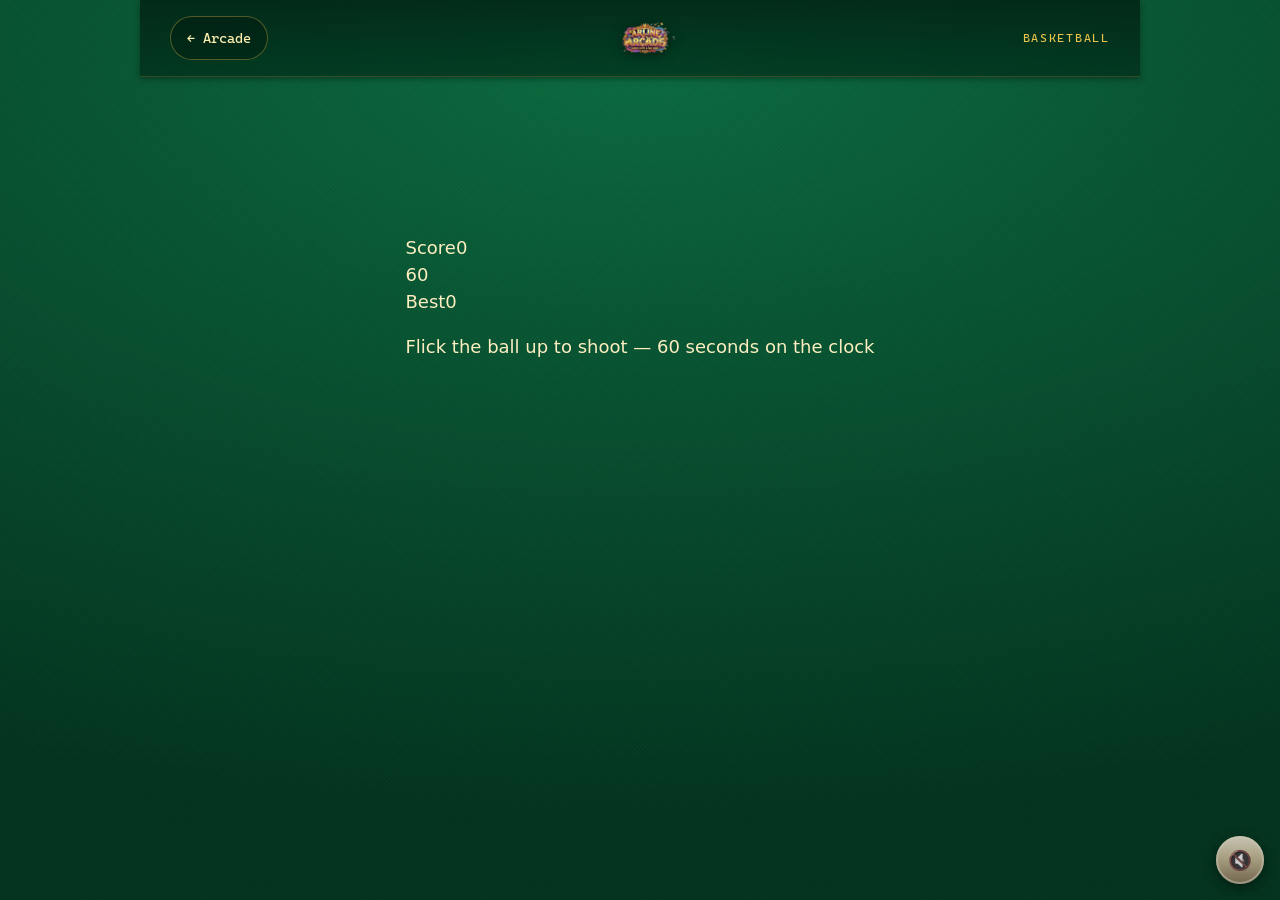
==== games/basketball/index.html @ 6747ef1a "WIP snapshot: basketball engine + sim in progress Co-Authored-By: Claude Fable 5 <noreply@anthropic." ====
<!DOCTYPE html>
<html lang="en">
<head>
<meta charset="utf-8">
<meta name="viewport" content="width=device-width, initial-scale=1, viewport-fit=cover">
<meta name="color-scheme" content="light">
<title>Basketball — Arline Arcade</title>
<meta name="description" content="Arcade hoops on the felt — flick the ball, beat the buzzer, catch fire. Ad-free.">
<meta name="theme-color" content="#0b6b40">
<link rel="icon" href="../../assets/favicon.svg" type="image/svg+xml">
<link rel="stylesheet" href="../../styles/app.css">
<link rel="stylesheet" href="basketball.css">
</head>
<body>
<nav class="topbar">
  <a class="back" href="../../">&#8592; Arcade</a>
  <img class="topbar-logo" src="../../assets/arlinearcade-logo.png" alt="Arline Arcade">
  <span class="crumb">Basketball</span>
</nav>

<main id="courtWrap" class="court-wrap">
  <canvas id="court" tabindex="0"
          aria-label="Basketball court. Flick up from the ball to shoot. Space bar also shoots."></canvas>

  <div class="hud">
    <div class="stat"><span class="lbl">Score</span><span id="score" class="val">0</span></div>
    <div id="timer" class="timer" aria-label="Seconds left">60</div>
    <div class="stat"><span class="lbl">Best</span><span id="best" class="val">0</span></div>
  </div>
  <p id="status" class="status" role="status" aria-live="polite">Flick the ball up to shoot &mdash; 60 seconds on the clock</p>

  <div id="endPanel" class="end-panel" role="dialog" aria-modal="true" aria-labelledby="endTitle" hidden>
    <div class="end-card">
      <h2 id="endTitle">Buzzer!</h2>
      <p class="final"><span id="finalScore">0</span><span class="pts-word">points</span></p>
      <p id="bestLine" class="best-line">Best: 0</p>
      <button id="again" class="pill" type="button">Play again</button>
    </div>
  </div>
</main>

<button id="musicToggle" class="music-toggle" type="button" aria-label="Toggle music">&#9834;</button>

<script type="module" src="../../assets/js/music.js"></script>
<script type="module" src="basketball.js"></script>
<script type="module" src="../../assets/js/sw-register.js"></script>
</body>
</html>
---- styles/app.css ----
/* ============================================================================
   Arline Arcade — casino theme
   Garish green felt + gaudy gold to match the logo. Vanilla CSS, no build.
   Local fonts; url()s resolve relative to THIS file so every page works.
   ========================================================================== */

@font-face{
  font-family:"Selawik";
  src:url("../assets/fonts/selawk.ttf") format("truetype");
  font-weight:300 700; font-display:swap;
}
@font-face{
  font-family:"Cascadia Code NF";
  src:url("../assets/fonts/CascadiaCodeNF.ttf") format("truetype");
  font-weight:200 700; font-display:swap;
}

:root{
  /* The deck is a fixed felt-green/gold theme — never let phone "dark mode" /
     force-dark invert it (that's what turned the white SVG number cards black
     with light glyphs while the PNG courts stayed normal). "only light" opts the
     whole app out of any UA dark adjustment. */
  color-scheme: only light;

  --felt:#0c6b40;          /* table green        */
  --felt-2:#085030;
  --felt-edge:#04341f;
  --gold:#e9c34a;          /* gaudy gold         */
  --gold-2:#a9791a;
  --gold-hi:#fff0b0;
  --red:#d11f33;
  --cream:#fff7e2;
  --paper:#fdeec0;         /* text on felt       */
  --muted:#cdb888;
  --ink:#0c2417;
  --line:rgba(233,195,74,.34);

  --display:"Selawik","Segoe UI",system-ui,sans-serif;
  --mono:"Cascadia Code NF",ui-monospace,"Cascadia Code",Menlo,Consolas,monospace;
  --body:"Segoe UI",system-ui,-apple-system,"Helvetica Neue",Arial,sans-serif;

  --maxw:1000px; --radius:18px;
  --gold-grad:linear-gradient(180deg, var(--gold-hi), var(--gold) 45%, var(--gold-2));

  /* motion + elevation tokens (Material 3 / Fluent-style, tuned to the felt) */
  --ease-standard:cubic-bezier(.2,0,0,1);      /* everyday transitions        */
  --ease-decelerate:cubic-bezier(.05,.7,.1,1); /* things arriving on screen   */
  --ease-accelerate:cubic-bezier(.3,0,.8,.15); /* things leaving              */
  --dur-quick:150ms; --dur-med:250ms; --dur-slow:400ms;
  --elev-1:0 2px 6px rgba(0,0,0,.35);
  --elev-2:0 6px 18px rgba(0,0,0,.42);
  --elev-3:0 14px 34px rgba(0,0,0,.5);
}

/* cross-page fade + a persistent, morphing logo (View Transitions; older
   browsers simply navigate instantly — no harm) */
@view-transition{ navigation:auto }

*{box-sizing:border-box}
html{-webkit-text-size-adjust:100%; overscroll-behavior:none}
body{
  margin:0; min-height:100dvh; color:var(--paper); overscroll-behavior:none;
  font-family:var(--body); line-height:1.5; font-size:clamp(16px,1rem + .25vw,18px);
  background:
    radial-gradient(120% 85% at 50% 6%, var(--felt) 0%, var(--felt-2) 46%, var(--felt-edge) 100%) fixed;
  position:relative;
  display:flex; flex-direction:column; align-items:center;
}
/* faint felt weave */
body::after{
  content:""; position:fixed; inset:0; z-index:-1; pointer-events:none; opacity:.5;
  background-image:
    repeating-linear-gradient(45deg, rgba(255,255,255,.025) 0 1px, transparent 1px 3px),
    repeating-linear-gradient(-45deg, rgba(0,0,0,.05) 0 1px, transparent 1px 3px);
}
a{color:inherit}

/* one visible, consistent keyboard-focus ring everywhere (Fluent-style) */
:focus{outline:none}
:focus-visible{outline:2px solid var(--gold); outline-offset:2px; border-radius:6px}

/* ---- layout --------------------------------------------------------------- */
.wrap{width:100%; max-width:var(--maxw); padding:clamp(18px,4vw,44px) clamp(16px,4vw,30px); margin:0 auto}

/* ---- header / logo -------------------------------------------------------- */
.site-header{display:flex; flex-direction:column; align-items:center; text-align:center; gap:.7rem; margin-bottom:clamp(24px,5vw,46px)}
.logo-img{
  width:min(90vw,560px); height:auto; display:block;
  filter:drop-shadow(0 6px 18px rgba(0,0,0,.55)) drop-shadow(0 0 26px rgba(233,195,74,.30));
  view-transition-name:arcade-logo;   /* stays put / morphs across pages */
}
.tagline{
  font-family:var(--mono); font-size:.8rem; letter-spacing:.16em; text-transform:uppercase;
  color:var(--gold-hi); padding:.4rem 1rem; border:1px solid var(--line); border-radius:999px;
  background:rgba(0,0,0,.18);
}
/* legacy header bits kept harmless if present */
.monogram,.wordmark,.rule{display:none}

/* ---- game grid ------------------------------------------------------------ */
.grid{display:grid; grid-template-columns:repeat(auto-fit,minmax(248px,1fr)); gap:clamp(14px,2.4vw,22px)}
.tile{
  position:relative; display:flex; flex-direction:column; gap:.35rem;
  padding:clamp(20px,3vw,28px); min-height:188px; text-decoration:none; color:var(--cream);
  background:
    linear-gradient(180deg, rgba(10,70,42,.92), rgba(6,52,31,.96));
  border:3px solid transparent;
  border-radius:var(--radius);
  /* gaudy gold frame via layered shadows */
  box-shadow:
    0 0 0 3px var(--gold-2),
    0 0 0 4px rgba(0,0,0,.35),
    inset 0 0 0 2px rgba(255,240,176,.25),
    inset 0 18px 40px rgba(0,0,0,.35),
    0 14px 30px rgba(0,0,0,.4);
  transition:transform var(--dur-quick) var(--ease-standard), box-shadow var(--dur-quick) var(--ease-standard);
  overflow:hidden;
}
/* staggered entrance on load (each tile sets --i inline) */
@media (prefers-reduced-motion:no-preference){
  .tile{ animation:tileIn var(--dur-slow) var(--ease-decelerate) backwards; animation-delay:calc(var(--i,0)*45ms) }
}
@keyframes tileIn{ from{ opacity:0; transform:translateY(14px) } to{ opacity:1; transform:none } }
.tile::before{ /* sheen */
  content:""; position:absolute; inset:0; pointer-events:none;
  background:radial-gradient(120% 60% at 50% -20%, rgba(255,255,255,.12), transparent 60%);
}
.tile:hover,.tile:focus-visible{
  transform:translateY(-4px); outline:none;
  box-shadow:
    0 0 0 3px var(--gold),
    0 0 0 5px rgba(0,0,0,.35),
    inset 0 0 0 2px rgba(255,240,176,.4),
    inset 0 18px 40px rgba(0,0,0,.3),
    0 18px 44px rgba(0,0,0,.5),
    0 0 34px rgba(233,195,74,.45);
}
.tile .idx{font-family:var(--mono); font-size:.78rem; color:var(--gold); letter-spacing:.12em}
.tile .suit{position:absolute; right:16px; top:14px; font-size:1.7rem; color:var(--gold); opacity:.8; text-shadow:0 1px 4px rgba(0,0,0,.5)}
.tile h2{
  font-family:var(--display); font-weight:700; font-size:1.6rem; margin:.1rem 0 0;
  background:var(--gold-grad); -webkit-background-clip:text; background-clip:text; color:transparent;
  text-shadow:0 1px 0 rgba(0,0,0,.25);
}
.tile p{margin:0; color:var(--paper); font-size:.97rem; opacity:.92}
.tile .go{margin-top:auto; font-family:var(--mono); font-size:.82rem; color:var(--gold-hi); display:inline-flex; align-items:center; gap:.4rem}
.tile .go::after{content:"→"; transition:transform .2s ease}
.tile:hover .go::after{transform:translateX(4px)}
/* pressed state: quick sink, feels tactile on touch (Fluent press) */
.tile:active{ transform:translateY(-1px) scale(.985); transition-duration:60ms }
.tile .badge{
  position:absolute; right:14px; bottom:14px; font-family:var(--mono); font-size:.62rem; letter-spacing:.12em;
  text-transform:uppercase; color:var(--ink); background:var(--gold-grad); padding:.22rem .55rem; border-radius:999px;
  box-shadow:0 1px 3px rgba(0,0,0,.4);
}

/* ---- footer --------------------------------------------------------------- */
.site-footer{margin-top:clamp(30px,6vw,58px); text-align:center; color:var(--muted); font-size:.88rem}
.site-footer .heart{color:var(--red)}
.site-footer a{color:var(--gold); text-decoration:none; border-bottom:1px solid var(--line)}

/* ---- game-page chrome (stubs / wrappers) ---------------------------------- */
/* acrylic app bar: sticky, translucent, blurred (Fluent), hairline gold rule */
.topbar{
  position:sticky; top:0; z-index:120;
  width:100%; max-width:var(--maxw); display:flex; align-items:center; justify-content:space-between;
  gap:1rem; padding:clamp(10px,2.2vw,16px) clamp(16px,4vw,30px); margin:0 auto;
  background:linear-gradient(180deg, rgba(3,36,22,.88), rgba(3,36,22,.62));
  backdrop-filter:blur(14px) saturate(1.15); -webkit-backdrop-filter:blur(14px) saturate(1.15);
  border-bottom:1px solid rgba(233,195,74,.22); box-shadow:var(--elev-1);
}
.back{font-family:var(--mono); font-size:.85rem; color:var(--gold-hi); text-decoration:none; display:inline-flex; align-items:center; gap:.45rem; min-height:44px; padding:.5rem 1rem; border:1px solid var(--line); border-radius:999px; background:rgba(0,0,0,.22); transition:border-color var(--dur-quick) var(--ease-standard), box-shadow var(--dur-quick) var(--ease-standard), transform var(--dur-quick) var(--ease-standard)}
.back:hover{border-color:var(--gold); box-shadow:0 0 18px rgba(233,195,74,.35)}
.back:active{transform:scale(.97)}
.crumb{font-family:var(--mono); font-size:.78rem; letter-spacing:.14em; text-transform:uppercase; color:var(--gold)}
.topbar-logo{ height:34px; width:auto; view-transition-name:arcade-logo; filter:drop-shadow(0 2px 6px rgba(0,0,0,.5)) }

.stub{width:100%; max-width:560px; margin:clamp(40px,12vw,120px) auto; text-align:center; padding:0 24px}
.stub .big{font-size:clamp(3rem,16vw,5.5rem); color:var(--gold); text-shadow:0 2px 10px rgba(0,0,0,.5)}
.stub h1{font-family:var(--display); font-weight:700; font-size:clamp(2rem,8vw,3rem); margin:.5rem 0 .2rem; background:var(--gold-grad); -webkit-background-clip:text; background-clip:text; color:transparent}
.stub p{color:var(--paper); margin:.2rem 0 1.4rem; opacity:.9}
.stub .soon-pill{font-family:var(--mono); font-size:.72rem; letter-spacing:.16em; text-transform:uppercase; color:var(--ink); background:var(--gold-grad); padding:.32rem .85rem; border-radius:999px}

/* ---- cinematic intro ------------------------------------------------------ */
body.intro-lock{ overflow:hidden }
#intro{
  position:fixed; inset:0; z-index:1000; display:grid; place-items:center; overflow:hidden; cursor:pointer;
  background:radial-gradient(120% 90% at 50% 12%, var(--felt) 0%, var(--felt-2) 45%, #021a0f 100%);
}
#intro.gone{ opacity:0; transition:opacity .62s ease; pointer-events:none }
#introgl{ position:absolute; inset:0; width:100%; height:100%; display:block }
#introLogo{
  position:relative; z-index:2; width:min(88vw,640px); max-width:640px; height:auto;
  transform:scale(.2); opacity:0; will-change:transform,opacity;
  filter:drop-shadow(0 14px 40px rgba(0,0,0,.6)) drop-shadow(0 0 34px rgba(233,195,74,.4));
}
#introLogo.pop{ animation:logoPop 1s cubic-bezier(.16,1.4,.3,1) forwards }
@keyframes logoPop{
  0%{ transform:scale(.2) rotate(-7deg); opacity:0 }
  55%{ opacity:1 }
  70%{ transform:scale(1.07) rotate(1.5deg) }
  100%{ transform:scale(1) rotate(0); opacity:1 }
}
#introSkip{
  position:absolute; z-index:3; bottom:6%; left:50%; transform:translateX(-50%);
  font-family:var(--mono); font-size:.8rem; letter-spacing:.06em; color:var(--ink);
  background:var(--gold-grad); border:none; border-radius:999px; padding:.55rem 1.2rem; cursor:pointer; font-weight:700;
  box-shadow:0 4px 14px rgba(0,0,0,.4); animation:skipFade .6s ease 1.2s both;
}
@keyframes skipFade{ from{opacity:0} to{opacity:.95} }

@media (prefers-reduced-motion:reduce){
  *{transition:none!important}
  #introLogo{ transform:none; opacity:1 } #introLogo.pop{ animation:none }
}

/* ---- music toggle --------------------------------------------------------- */
.music-toggle{
  position:fixed; z-index:900; right:16px; bottom:16px; width:48px; height:48px;
  border:none; border-radius:50%; cursor:pointer; font-size:1.2rem; color:var(--ink);
  background:var(--gold-grad); display:grid; place-items:center;
  box-shadow:0 4px 14px rgba(0,0,0,.45), inset 0 0 0 2px rgba(255,240,176,.5);
  transition:transform .15s ease, box-shadow .15s ease, filter .15s ease;
}
.music-toggle:hover{ transform:translateY(-2px); box-shadow:0 8px 20px rgba(0,0,0,.5), 0 0 22px rgba(233,195,74,.55) }
.music-toggle.off{ filter:grayscale(.7) brightness(.82) }

.replay-link{
  margin-top:.7rem; font-family:var(--mono); font-size:.78rem; letter-spacing:.04em;
  color:var(--gold-hi); background:rgba(0,0,0,.22); border:1px solid var(--line);
  border-radius:999px; padding:.6rem 1rem; min-height:44px; cursor:pointer;
  transition:border-color var(--dur-quick) var(--ease-standard), box-shadow var(--dur-quick) var(--ease-standard);
}
.replay-link:hover{ border-color:var(--gold); box-shadow:0 0 16px rgba(233,195,74,.35) }
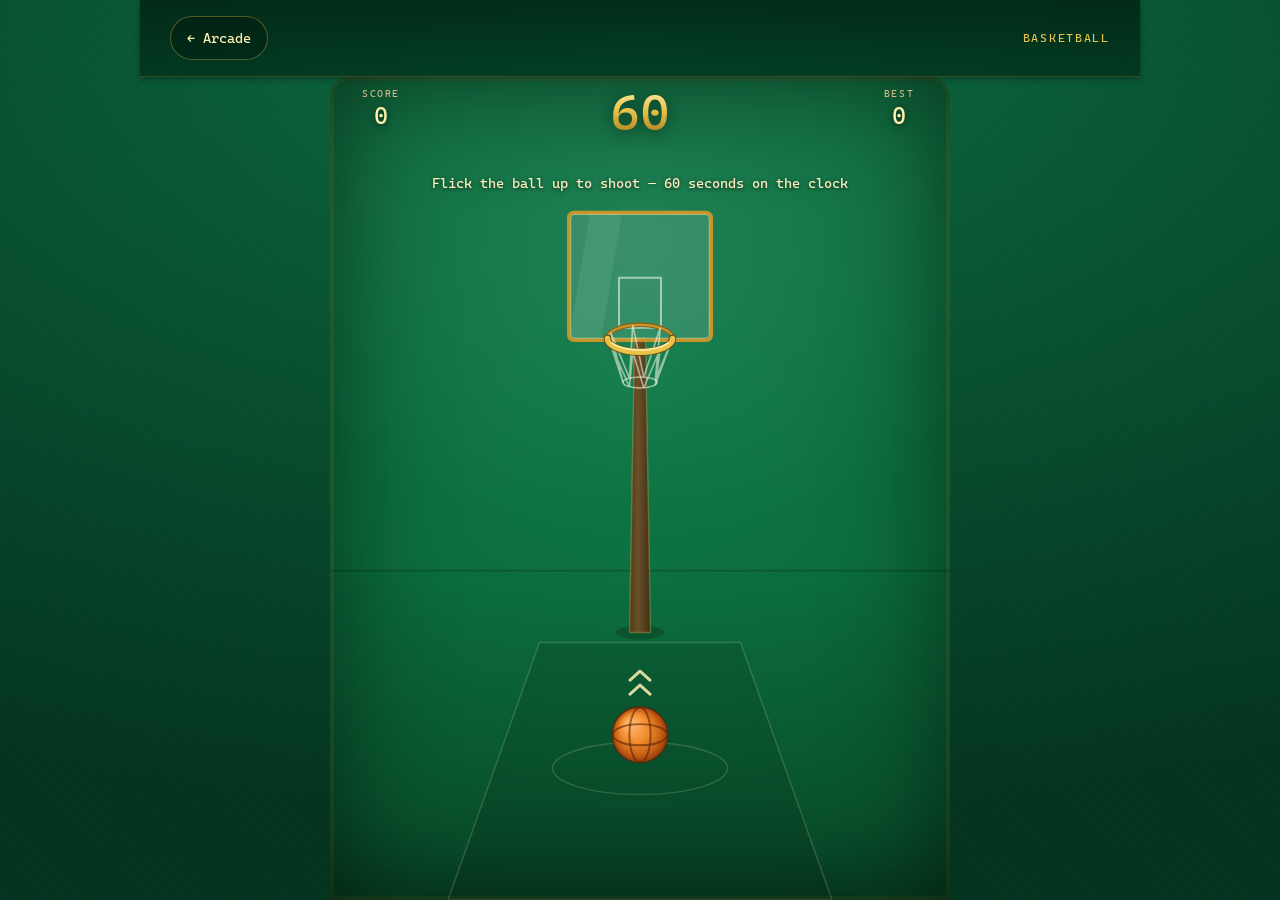
==== commit bf490bfa: "Basketball: complete cell — 60s pop-a-shot with sim-proven rim physics - Pure engine.js: fixed-dt ph" ====
--- a/games/basketball/index.html
+++ b/games/basketball/index.html
@@ -14,7 +14,6 @@
 <body>
 <nav class="topbar">
   <a class="back" href="../../">&#8592; Arcade</a>
-  <img class="topbar-logo" src="../../assets/arlinearcade-logo.png" alt="Arline Arcade">
   <span class="crumb">Basketball</span>
 </nav>
 
@@ -39,7 +38,6 @@
   </div>
 </main>
 
-<button id="musicToggle" class="music-toggle" type="button" aria-label="Toggle music">&#9834;</button>
 
 <script type="module" src="../../assets/js/music.js"></script>
 <script type="module" src="basketball.js"></script>
--- a/styles/app.css
+++ b/styles/app.css
@@ -232,3 +232,4 @@
   transition:border-color var(--dur-quick) var(--ease-standard), box-shadow var(--dur-quick) var(--ease-standard);
 }
 .replay-link:hover{ border-color:var(--gold); box-shadow:0 0 16px rgba(233,195,74,.35) }
+.replay-link.off{ opacity:.55; filter:grayscale(.6) }
--- a/games/basketball/basketball.css
+++ b/games/basketball/basketball.css
@@ -0,0 +1,116 @@
+/* ============================================================================
+   Basketball — Arline Arcade. Portrait arcade hoops on the felt: gold rim,
+   glass backboard, flick-to-shoot canvas. Theme comes from ../../styles/app.css.
+   ========================================================================== */
+
+body{ overflow:hidden }   /* this page is a single portrait playfield */
+
+.court-wrap{
+  position:relative; width:100%; max-width:620px; flex:1 1 auto; min-height:0;
+  overflow:hidden; touch-action:none;
+  border-radius:var(--radius) var(--radius) 0 0;
+  /* arena spotlight over the shared felt */
+  background:
+    radial-gradient(130% 70% at 50% 18%, rgba(255,255,255,.07), rgba(0,0,0,0) 55%),
+    radial-gradient(140% 120% at 50% 30%, #0e7a48 0%, #0b6437 58%, #073d22 100%);
+  box-shadow:inset 0 0 110px rgba(0,0,0,.5), inset 0 0 0 4px rgba(201,162,57,.14);
+}
+
+#court{
+  position:absolute; inset:0; width:100%; height:100%; display:block;
+  touch-action:none; cursor:pointer; -webkit-tap-highlight-color:transparent;
+}
+
+/* ---- HUD ------------------------------------------------------------------ */
+.hud{
+  position:absolute; top:10px; left:0; right:0; z-index:5;
+  display:flex; align-items:flex-start; justify-content:space-between;
+  padding:0 16px; pointer-events:none;
+}
+.stat{ display:flex; flex-direction:column; align-items:center; gap:2px; min-width:70px }
+.stat .lbl{
+  font-family:var(--mono); font-size:.62rem; letter-spacing:.16em; text-transform:uppercase;
+  color:var(--muted);
+}
+.stat .val{
+  font-family:var(--mono); font-weight:700; font-size:1.5rem; line-height:1; color:var(--gold-hi);
+  text-shadow:0 2px 6px rgba(0,0,0,.55);
+  transition:transform .15s cubic-bezier(.2,0,0,1);
+}
+.stat .val.bump{ transform:scale(1.28) }
+
+.timer{
+  font-family:var(--mono); font-weight:800; font-size:clamp(2.3rem,12vw,3.2rem); line-height:1;
+  background:var(--gold-grad); -webkit-background-clip:text; background-clip:text; color:transparent;
+  filter:drop-shadow(0 3px 8px rgba(0,0,0,.5));
+  min-width:2ch; text-align:center;
+}
+.timer.low{
+  background:linear-gradient(180deg,#ffd9d9,#ff6b6b 50%,#c22232);
+  -webkit-background-clip:text; background-clip:text;
+  animation:tick .5s cubic-bezier(.2,0,0,1) infinite alternate;
+}
+@keyframes tick{ from{ transform:scale(1) } to{ transform:scale(1.07) } }
+
+.status{
+  position:absolute; top:clamp(64px,11vh,96px); left:0; right:0; z-index:5; margin:0;
+  text-align:center; font-family:var(--mono); font-size:.85rem; color:var(--paper);
+  text-shadow:0 1px 4px rgba(0,0,0,.6); pointer-events:none; min-height:1.3em;
+  transition:color .2s cubic-bezier(.2,0,0,1);
+}
+.status.fire{ color:#ffb347; font-weight:700; text-shadow:0 0 14px rgba(255,110,20,.75), 0 1px 4px rgba(0,0,0,.6) }
+
+/* ---- gold pill button (house recipe) --------------------------------------- */
+.pill{
+  font:800 1rem/1 var(--mono); color:var(--ink); background:var(--gold-grad);
+  border:none; border-radius:999px; padding:.95rem 2.4rem; cursor:pointer;
+  min-height:44px; min-width:44px; letter-spacing:.02em;
+  box-shadow:0 5px 16px rgba(0,0,0,.45), inset 0 0 0 2px rgba(255,240,176,.4);
+  transition:transform .15s cubic-bezier(.2,0,0,1), box-shadow .15s cubic-bezier(.2,0,0,1);
+}
+.pill:hover{ transform:translateY(-2px); box-shadow:0 9px 22px rgba(0,0,0,.5), 0 0 22px rgba(233,195,74,.45), inset 0 0 0 2px rgba(255,240,176,.55) }
+.pill:active{ transform:translateY(0) scale(.98) }
+.pill[disabled]{ opacity:.55; cursor:default; transform:none; box-shadow:0 5px 16px rgba(0,0,0,.45) }
+
+:focus-visible{ outline:2px solid var(--gold); outline-offset:2px }
+
+/* ---- end-of-round panel ----------------------------------------------------- */
+.end-panel{
+  position:absolute; inset:0; z-index:10; display:grid; place-items:center;
+  background:rgba(2,20,11,.62); backdrop-filter:blur(3px); -webkit-backdrop-filter:blur(3px);
+  animation:panelIn .3s cubic-bezier(.2,0,0,1);
+}
+.end-panel[hidden]{ display:none }
+@keyframes panelIn{ from{ opacity:0 } to{ opacity:1 } }
+.end-card{
+  display:flex; flex-direction:column; align-items:center; gap:.45rem;
+  padding:clamp(24px,6vw,40px) clamp(30px,9vw,56px); margin:0 18px;
+  background:linear-gradient(180deg, rgba(10,70,42,.96), rgba(6,52,31,.98));
+  border-radius:var(--radius);
+  box-shadow:
+    0 0 0 3px var(--gold-2), 0 0 0 4px rgba(0,0,0,.35),
+    inset 0 0 0 2px rgba(255,240,176,.25), inset 0 18px 40px rgba(0,0,0,.35),
+    0 18px 44px rgba(0,0,0,.55), 0 0 34px rgba(233,195,74,.3);
+  animation:cardIn .35s cubic-bezier(.2,0,0,1);
+  text-align:center;
+}
+@keyframes cardIn{ from{ opacity:0; transform:translateY(14px) scale(.96) } to{ opacity:1; transform:none } }
+.end-card h2{
+  margin:0; font-family:var(--display); font-weight:700; font-size:2rem;
+  background:var(--gold-grad); -webkit-background-clip:text; background-clip:text; color:transparent;
+}
+.end-card .final{
+  margin:.1rem 0 0; display:flex; align-items:baseline; gap:.5rem;
+  font-family:var(--mono); font-weight:800; font-size:clamp(3rem,18vw,4.4rem); line-height:1;
+  color:var(--gold-hi); text-shadow:0 3px 12px rgba(0,0,0,.55);
+}
+.end-card .pts-word{ font-size:1rem; font-weight:400; color:var(--muted); letter-spacing:.12em; text-transform:uppercase }
+.best-line{ margin:0 0 .8rem; font-family:var(--mono); font-size:.85rem; color:var(--paper); opacity:.9 }
+.best-line.record{ color:var(--gold-hi); opacity:1; font-weight:700 }
+
+/* ---- reduced motion ---------------------------------------------------------- */
+@media (prefers-reduced-motion:reduce){
+  .timer.low{ animation:none }
+  .end-panel, .end-card{ animation:none }
+  .stat .val, .pill, .status{ transition:none }
+}
